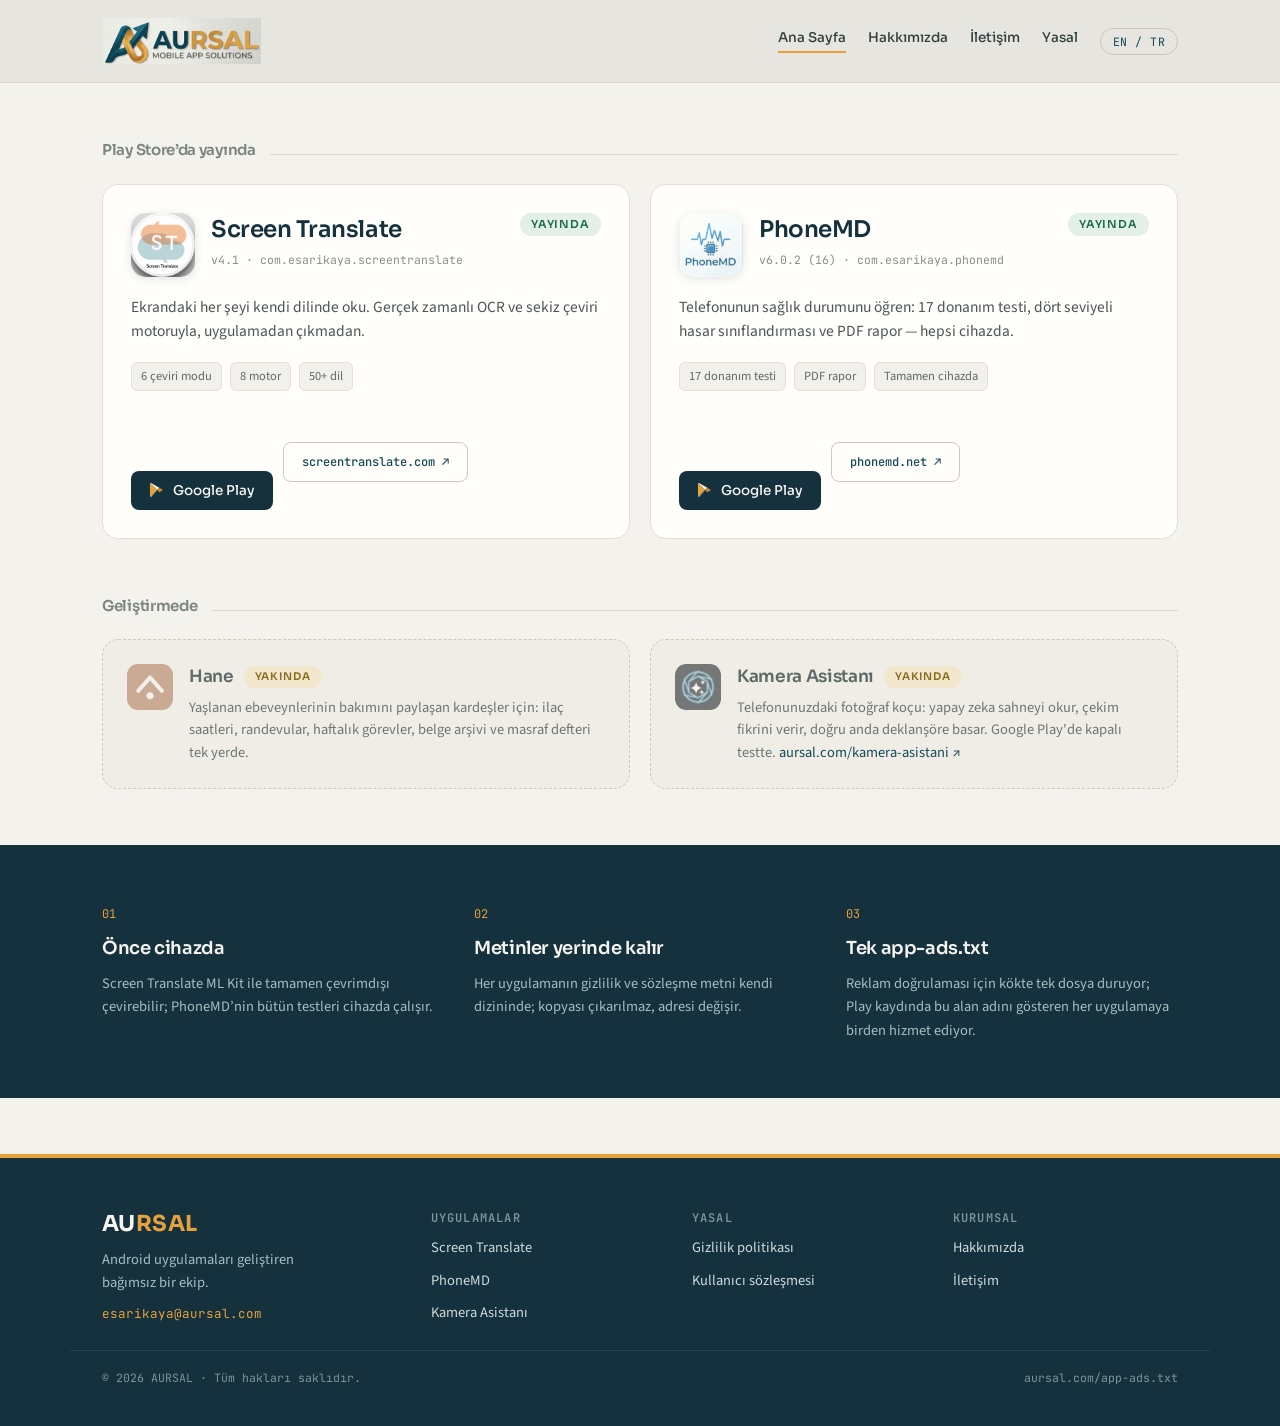
==== index.html @ a72d7c57 "Kamera Asistanı: landing page at /kamera-asistani/, home card without model names, footer link Co-Au" ====
<!DOCTYPE html>
<html lang="tr">
<head>
<meta charset="utf-8">
<meta name="viewport" content="width=device-width, initial-scale=1">
<title>AURSAL · AURSAL</title>
<meta name="description" content="AURSAL — Android uygulamaları geliştiren bağımsız bir ekip. Screen Translate ve PhoneMD Google Play’de yayında.">
<link rel="icon" href="assets/aursal-mark.png">
<link rel="preconnect" href="https://fonts.googleapis.com">
<link rel="preconnect" href="https://fonts.gstatic.com" crossorigin>
<link href="https://fonts.googleapis.com/css2?family=Sora:wght@400;500;600;700&family=Source+Sans+3:wght@400;600&family=JetBrains+Mono:wght@400;500&display=swap" rel="stylesheet">
<link rel="stylesheet" href="style.css">
</head>
<body>
<header>
  <div class="wrap head">
    <a class="brand" href="index.html"><img src="assets/aursal-logo.png" alt="AURSAL"></a>
    <nav>
      <a href="index.html" class="on"><span class="i18n" data-en="Home">Ana Sayfa</span></a>
      <a href="hakkimizda.html"><span class="i18n" data-en="About">Hakkımızda</span></a>
      <a href="iletisim.html"><span class="i18n" data-en="Contact">İletişim</span></a>
      <a href="yasal.html"><span class="i18n" data-en="Legal">Yasal</span></a>
      <button id="lang" type="button">EN / TR</button>
    </nav>
  </div>
</header>
<main>
  <section class="wrap">
    <div class="shead"><h2><span class="i18n" data-en="Live on the Play Store">Play Store’da yayında</span></h2><i></i></div>
    <div class="grid2">
      <article class="card">
        <div class="chead">
          <span class="icon" style="background-image:url(logo.jpg)"></span>
          <span class="ctitle"><h3>Screen Translate</h3><code>v4.1 · com.esarikaya.screentranslate</code></span>
          <span class="badge live"><span class="i18n" data-en="Live">Yayında</span></span>
        </div>
        <p><span class="i18n" data-en="Read everything on your screen in your own language — real-time OCR and eight translation engines, without leaving the app.">Ekrandaki her şeyi kendi dilinde oku. Gerçek zamanlı OCR ve sekiz çeviri motoruyla, uygulamadan çıkmadan.</span></p>
        <div class="chips"><span><span class="i18n" data-en="6 modes">6 çeviri modu</span></span><span><span class="i18n" data-en="8 engines">8 motor</span></span><span><span class="i18n" data-en="50+ languages">50+ dil</span></span></div>
        <div class="cta">
          <a class="btn dark" href="https://play.google.com/store/apps/details?id=com.esarikaya.screentranslate" target="_blank" rel="noopener"><svg width="15" height="16" viewBox="0 0 512 512" aria-hidden="true"><path fill="#e5a13b" d="M47 21c-9 5-15 15-15 29v412c0 14 6 24 15 29l232-235z"/><path fill="#f6f4ee" d="M279 256 47 21c3-2 7-3 11-3 8 0 17 3 27 9l268 152z"/><path fill="#c8862a" d="M279 256 353 179l90 51c31 18 31 36 0 54l-90 51z"/><path fill="#8fb8c4" d="M279 256 85 485c-10 6-19 9-27 9-4 0-8-1-11-3z"/></svg><span class="i18n" data-en="Google Play">Google Play</span></a>
          <a class="btn ghost" href="https://screentranslate.com/">screentranslate.com ↗</a>
        </div>
      </article>
      <article class="card">
        <div class="chead">
          <span class="icon" style="background-image:url(assets/icon-phonemd.png)"></span>
          <span class="ctitle"><h3>PhoneMD</h3><code>v6.0.2 (16) · com.esarikaya.phonemd</code></span>
          <span class="badge live"><span class="i18n" data-en="Live">Yayında</span></span>
        </div>
        <p><span class="i18n" data-en="Find out how healthy your phone is: 17 hardware tests, four-level damage classification and a PDF report — all on the device.">Telefonunun sağlık durumunu öğren: 17 donanım testi, dört seviyeli hasar sınıflandırması ve PDF rapor — hepsi cihazda.</span></p>
        <div class="chips"><span><span class="i18n" data-en="17 hardware tests">17 donanım testi</span></span><span><span class="i18n" data-en="PDF report">PDF rapor</span></span><span><span class="i18n" data-en="Fully on-device">Tamamen cihazda</span></span></div>
        <div class="cta">
          <a class="btn dark" href="https://play.google.com/store/apps/details?id=com.esarikaya.phonemd" target="_blank" rel="noopener"><svg width="15" height="16" viewBox="0 0 512 512" aria-hidden="true"><path fill="#e5a13b" d="M47 21c-9 5-15 15-15 29v412c0 14 6 24 15 29l232-235z"/><path fill="#f6f4ee" d="M279 256 47 21c3-2 7-3 11-3 8 0 17 3 27 9l268 152z"/><path fill="#c8862a" d="M279 256 353 179l90 51c31 18 31 36 0 54l-90 51z"/><path fill="#8fb8c4" d="M279 256 85 485c-10 6-19 9-27 9-4 0-8-1-11-3z"/></svg><span class="i18n" data-en="Google Play">Google Play</span></a>
          <a class="btn ghost" href="https://phonemd.net/">phonemd.net ↗</a>
        </div>
      </article>
    </div>
  </section>

  <section class="wrap">
    <div class="shead"><h2><span class="i18n" data-en="In development">Geliştirmede</span></h2><i></i></div>
    <div class="grid2">
      <article class="card soon">
        <span class="icon sm" style="background-image:url(assets/icon-hane.png)"></span>
        <div>
          <div class="srow"><h3><span class="i18n" data-en="Hane">Hane</span></h3><span class="badge next"><span class="i18n" data-en="Soon">Yakında</span></span></div>
          <p><span class="i18n" data-en="For siblings sharing the care of ageing parents: medication times, appointments, weekly tasks, a document archive and a shared expense ledger in one place.">Yaşlanan ebeveynlerinin bakımını paylaşan kardeşler için: ilaç saatleri, randevular, haftalık görevler, belge arşivi ve masraf defteri tek yerde.</span></p>
        </div>
      </article>
      <article class="card soon">
        <span class="icon sm" style="background-image:url(assets/icon-cameraassistant.webp)"></span>
        <div>
          <div class="srow"><h3><span class="i18n" data-en="Camera Assistant">Kamera Asistanı</span></h3><span class="badge next"><span class="i18n" data-en="Soon">Yakında</span></span></div>
          <p><span class="i18n" data-en="A photography coach in your phone: AI reads the scene, gives you a shot idea, and fires the shutter at the right moment. In closed testing on Google Play.">Telefonunuzdaki fotoğraf koçu: yapay zeka sahneyi okur, çekim fikrini verir, doğru anda deklanşöre basar. Google Play'de kapalı testte.</span> <a href="kamera-asistani/">aursal.com/kamera-asistani ↗</a></p>
        </div>
      </article>
    </div>
  </section>

  <section class="dark">
    <div class="wrap grid3">
      <div><span class="no">01</span><h3><span class="i18n" data-en="On-device first">Önce cihazda</span></h3><p><span class="i18n" data-en="Screen Translate can translate fully offline with ML Kit; every PhoneMD test runs on the device.">Screen Translate ML Kit ile tamamen çevrimdışı çevirebilir; PhoneMD’nin bütün testleri cihazda çalışır.</span></p></div>
      <div><span class="no">02</span><h3><span class="i18n" data-en="Texts stay put">Metinler yerinde kalır</span></h3><p><span class="i18n" data-en="Each app keeps its privacy policy and terms in its own directory — no copies, just a new address.">Her uygulamanın gizlilik ve sözleşme metni kendi dizininde; kopyası çıkarılmaz, adresi değişir.</span></p></div>
      <div><span class="no">03</span><h3><span class="i18n" data-en="One app-ads.txt">Tek app-ads.txt</span></h3><p><span class="i18n" data-en="A single file at the root verifies every app whose Play listing points at this domain.">Reklam doğrulaması için kökte tek dosya duruyor; Play kaydında bu alan adını gösteren her uygulamaya birden hizmet ediyor.</span></p></div>
    </div>
  </section>
</main>
<footer>
  <div class="wrap fcols">
    <div>
      <span class="wordmark">AU<em>RSAL</em></span>
      <p><span class="i18n" data-en="An independent team building Android apps.">Android uygulamaları geliştiren bağımsız bir ekip.</span></p>
      <a class="mail" href="mailto:esarikaya@aursal.com">esarikaya@aursal.com</a>
    </div>
    <div>
      <h4><span class="i18n" data-en="Apps">Uygulamalar</span></h4>
      <a href="https://screentranslate.com/">Screen Translate</a>
      <a href="https://phonemd.net/">PhoneMD</a>
      <a href="kamera-asistani/">Kamera Asistanı</a>
    </div>
    <div>
      <h4><span class="i18n" data-en="Legal">Yasal</span></h4>
      <a href="yasal.html"><span class="i18n" data-en="Privacy policy">Gizlilik politikası</span></a>
      <a href="yasal.html"><span class="i18n" data-en="Terms of use">Kullanıcı sözleşmesi</span></a>
    </div>
    <div>
      <h4><span class="i18n" data-en="Company">Kurumsal</span></h4>
      <a href="hakkimizda.html"><span class="i18n" data-en="About">Hakkımızda</span></a>
      <a href="iletisim.html"><span class="i18n" data-en="Contact">İletişim</span></a>
    </div>
  </div>
  <div class="wrap fbot">
    <span>© 2026 AURSAL · <span class="i18n" data-en="All rights reserved.">Tüm hakları saklıdır.</span></span>
    <code>aursal.com/app-ads.txt</code>
  </div>
</footer>
<script src="site.js"></script>
</body>
</html>
---- style.css ----
*,*::before,*::after{box-sizing:border-box}
body{margin:0;background:#f4f2ec;color:#33403f;font:400 16px/1.5 'Source Sans 3',system-ui,sans-serif;-webkit-font-smoothing:antialiased}
h1,h2,h3,h4{font-family:'Sora',system-ui,sans-serif;color:#14313d;margin:0;letter-spacing:-.02em}
p{margin:0;text-wrap:pretty}
a{color:#14495a;text-decoration:none}
a:hover{color:#c8862a}
code{font-family:'JetBrains Mono',monospace}
.wrap{max-width:1140px;margin:0 auto;padding:0 32px}
.wrap.narrow{max-width:860px;padding:60px 32px 80px;display:flex;flex-direction:column;gap:20px}
header{background:#e6e5e0;border-bottom:1px solid #d5d3ca}
.head{display:flex;align-items:center;gap:28px;padding-top:18px;padding-bottom:18px}
.brand img{height:46px;display:block}
header nav{display:flex;align-items:center;gap:22px;margin-left:auto;flex-wrap:wrap}
header nav a{font:500 13.5px 'Sora',sans-serif;color:#33403f;padding-bottom:5px;border-bottom:2px solid transparent}
header nav a.on{border-bottom-color:#e5a13b}
#lang{font:400 11.5px 'JetBrains Mono',monospace;letter-spacing:.04em;color:#14495a;background:none;border:1px solid #c7c4b9;border-radius:999px;padding:5px 12px;cursor:pointer}
#lang:hover{border-color:#14495a}
main section.wrap{padding-top:56px}
.shead{display:flex;align-items:baseline;gap:14px;margin-bottom:22px}
.shead h2{font-size:15px;font-weight:600;color:#7a857f}
.shead i{flex:1;height:1px;background:#ddd9ce}
.grid2{display:grid;grid-template-columns:repeat(2,1fr);gap:20px}
.grid2.tight{gap:16px}
.card{background:#fffefb;border:1px solid #e2dfd5;border-radius:16px;padding:28px;display:flex;flex-direction:column;gap:18px}
.card:hover{border-color:#c9c5b8}
.chead{display:flex;align-items:flex-start;gap:16px}
.icon{width:64px;height:64px;flex:0 0 auto;border-radius:15px;background:#f2f0ea center/cover no-repeat;box-shadow:0 2px 10px rgba(20,49,61,.12)}
.icon.sm{width:46px;height:46px;border-radius:11px;opacity:.55;filter:grayscale(.35);box-shadow:none}
.icon.xs{width:32px;height:32px;border-radius:8px;box-shadow:none}
.ctitle{display:flex;flex-direction:column;gap:4px}
.ctitle h3{font-size:23px;font-weight:600}
.ctitle code{font-size:11.5px;color:#8a8f84}
.badge{font:600 11px/1 'Sora',sans-serif;letter-spacing:.08em;text-transform:uppercase;border-radius:999px;padding:6px 11px}
.badge.live{margin-left:auto;color:#1c6b4e;background:#e2f0e6}
.badge.next{color:#8a6a1f;background:#f2e6cd;font-size:10.5px}
.card p{font-size:15.5px;line-height:1.6;color:#4a5654}
.chips{display:flex;flex-wrap:wrap;gap:8px}
.chips>span{white-space:nowrap;font-size:12.5px;color:#5d6a67;background:#f2f0ea;border:1px solid #e4e1d6;border-radius:6px;padding:4px 9px}
.cta{display:flex;gap:10px;align-items:center;flex-wrap:wrap;margin-top:auto;padding-top:6px}
.btn{display:inline-flex;align-items:center;gap:9px;border-radius:8px;padding:11px 18px;font:500 13.5px 'Sora',sans-serif}
.btn.dark{background:#14313d;color:#f6f4ee}
.btn.dark:hover{background:#0b262f;color:#f6f4ee}
.btn.ghost{border:1px solid #ccc8bb;font-family:'JetBrains Mono',monospace;font-size:12px;color:#14495a}
.btn.ghost:hover{border-color:#14495a}
.card.soon{background:#efede6;border-style:dashed;border-color:#cdc9bd;flex-direction:row;gap:16px;padding:24px}
.card.soon>div{display:flex;flex-direction:column;gap:7px}
.srow{display:flex;align-items:center;gap:10px}
.srow h3{font-size:17px;font-weight:600;color:#5d6a67}
.card.soon p{font-size:14.5px;line-height:1.55;color:#6c7773}
.dark{background:#14313d;color:#dfe6e6;margin-top:56px}
.dark .grid3{display:grid;grid-template-columns:repeat(3,1fr);gap:40px;padding-top:56px;padding-bottom:56px}
.dark .no{font:400 12px 'JetBrains Mono',monospace;color:#e5a13b}
.dark h3{font-size:18px;font-weight:600;color:#f6f4ee;margin:10px 0}
.dark p{font-size:14.5px;line-height:1.6;color:#a9bcbf}
.path{font-size:12px;color:#8a8f84}
.narrow h1{font-size:42px;font-weight:600;line-height:1.08}
.lead{font-size:18.5px;line-height:1.6;color:#4a5654}
.body{font-size:16.5px;line-height:1.7;color:#5a6664}
.sub{font-size:15px;font-weight:600;color:#7a857f;margin-top:10px}
.rows{margin:8px 0 0;display:flex;flex-direction:column}
.rows>div{display:grid;grid-template-columns:170px 1fr;gap:22px;padding:17px 0;border-top:1px solid #ddd9ce}
.rows.compact>div{padding:11px 0;border-top:none;border-bottom:1px solid #ddd9ce}
dt{font:600 14.5px 'Sora',sans-serif;color:#14313d}
dd{margin:0;font-size:15.5px;line-height:1.62;color:#5a6664}
dd code{font-size:12.5px;color:#14495a}
.mailcard{display:flex;align-items:center;justify-content:space-between;gap:20px;background:#fffefb;border:1px solid #e2dfd5;border-radius:14px;padding:22px 26px}
.mailcard:hover{border-color:#14495a}
.mailcard>span{display:flex;flex-direction:column;gap:5px}
.mailcard code{font-size:12px;color:#8a8f84;letter-spacing:.06em;text-transform:uppercase}
.mailcard strong{font:600 23px 'Sora',sans-serif;color:#14313d}
.arrow{font-family:'Sora',sans-serif;color:#c8862a}
.tile{background:#eae8e1;border:1px solid #ddd9ce;border-radius:12px;padding:20px;display:flex;flex-direction:column;gap:7px}
.tile h3{font-size:16.5px;font-weight:600}
.tile p{font-size:14.5px;line-height:1.58;color:#5a6664}
.tile.note{margin-top:10px}
.lgroup{display:flex;flex-direction:column;gap:12px;margin-top:6px}
.lhead{display:flex;align-items:center;gap:12px}
.lhead h2{font-size:20px;font-weight:600}
.doc{display:grid;grid-template-columns:1fr auto;gap:16px;align-items:center;background:#fffefb;border:1px solid #e2dfd5;border-radius:10px;padding:14px 18px}
.doc:hover{border-color:#14495a}
.doc>span{display:flex;flex-direction:column;gap:3px;min-width:0}
.doc strong{font:500 15px 'Sora',sans-serif;color:#14313d}
.doc code{font-size:11.5px;color:#8a8f84;overflow-wrap:anywhere}
.doc .go{font-family:'JetBrains Mono',monospace;font-size:11px;color:#c8862a;white-space:nowrap}
footer{background:#14313d;color:#a9bcbf;border-top:4px solid #e5a13b;margin-top:56px}
.fcols{display:grid;grid-template-columns:1.3fr 1fr 1fr 1fr;gap:36px;padding-top:52px;padding-bottom:26px}
.fcols>div{display:flex;flex-direction:column;gap:11px}
.wordmark{font:700 22px 'Sora',sans-serif;letter-spacing:.02em;color:#f6f4ee}
.wordmark em{font-style:normal;color:#e5a13b}
footer p{font-size:14.5px;line-height:1.6;max-width:32ch}
footer h4{font:600 12px 'JetBrains Mono',monospace;letter-spacing:.1em;text-transform:uppercase;color:#7f9498}
footer a{font-size:14.5px;color:#cfdadb}
footer a:hover{color:#e5a13b}
footer .mail{font-family:'JetBrains Mono',monospace;font-size:12.5px;color:#e5a13b}
.fbot{display:flex;gap:22px;align-items:center;flex-wrap:wrap;border-top:1px solid #24444f;padding-top:18px;padding-bottom:40px}
.fbot span,.fbot code{font-size:11.5px;color:#7f9498;font-family:'JetBrains Mono',monospace}
.fbot code{margin-left:auto}
@media (max-width:900px){
  .grid2,.dark .grid3,.fcols{grid-template-columns:1fr}
  .rows>div{grid-template-columns:1fr;gap:6px}
  .narrow h1{font-size:32px}
  .head{flex-wrap:wrap;gap:14px}
  .wrap{padding:0 20px}
  .wrap.narrow{padding:40px 20px 60px}
}
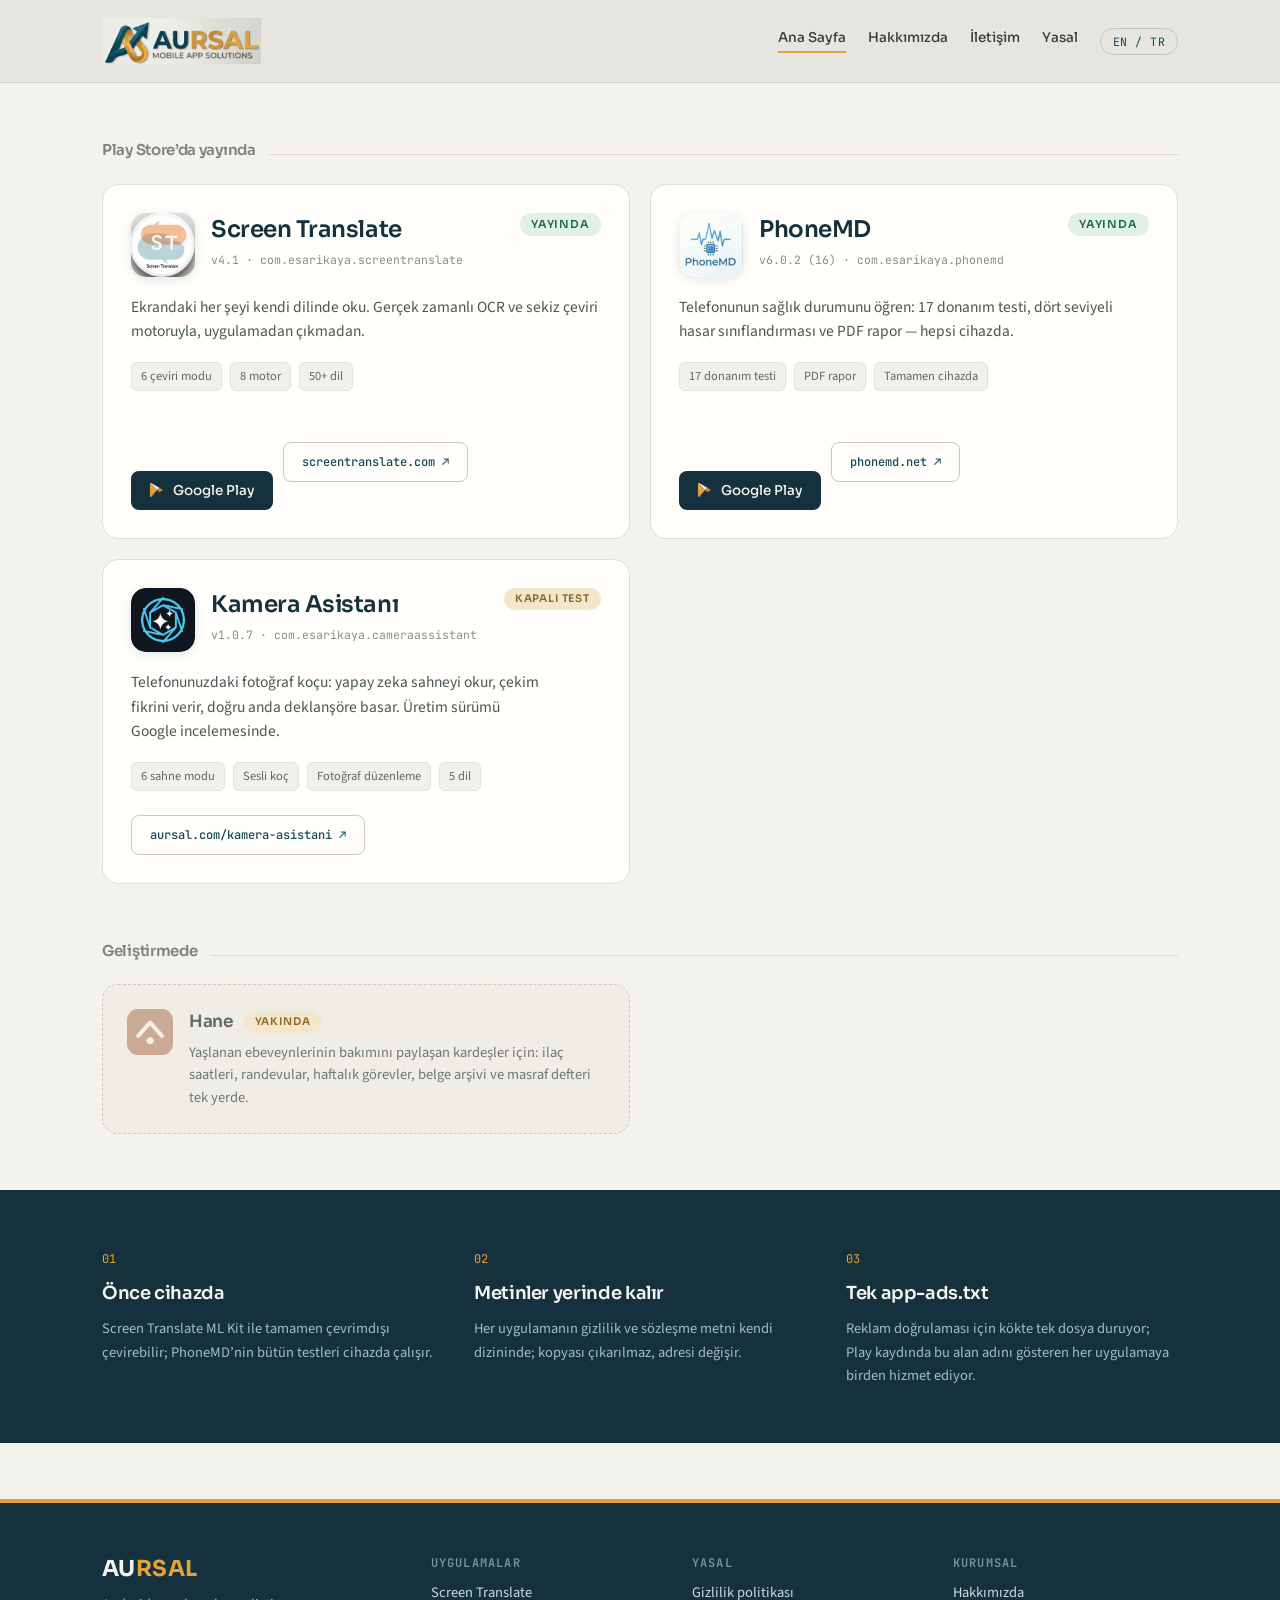
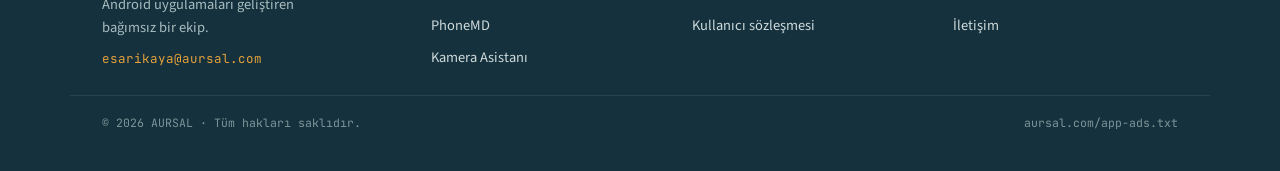
==== commit f3c30120: "home: Kamera Asistanı moves up to the Play section as 'closed test'; Play button comes with the prod" ====
--- a/index.html
+++ b/index.html
@@ -4,7 +4,7 @@
 <meta charset="utf-8">
 <meta name="viewport" content="width=device-width, initial-scale=1">
 <title>AURSAL · AURSAL</title>
-<meta name="description" content="AURSAL — Android uygulamaları geliştiren bağımsız bir ekip. Screen Translate ve PhoneMD Google Play’de yayında.">
+<meta name="description" content="AURSAL — Android uygulamaları geliştiren bağımsız bir ekip. Screen Translate, PhoneMD ve Kamera Asistanı Google Play’de.">
 <link rel="icon" href="assets/aursal-mark.png">
 <link rel="preconnect" href="https://fonts.googleapis.com">
 <link rel="preconnect" href="https://fonts.gstatic.com" crossorigin>
@@ -54,6 +54,18 @@
           <a class="btn ghost" href="https://phonemd.net/">phonemd.net ↗</a>
         </div>
       </article>
+      <article class="card">
+        <div class="chead">
+          <span class="icon" style="background-image:url(assets/icon-cameraassistant.webp)"></span>
+          <span class="ctitle"><h3>Kamera Asistanı</h3><code>v1.0.7 · com.esarikaya.cameraassistant</code></span>
+          <span class="badge next" style="margin-left:auto"><span class="i18n" data-en="Closed test">Kapalı test</span></span>
+        </div>
+        <p><span class="i18n" data-en="A photography coach in your phone: AI reads the scene, gives you a shot idea, and fires the shutter at the right moment. Production release is under Google review.">Telefonunuzdaki fotoğraf koçu: yapay zeka sahneyi okur, çekim fikrini verir, doğru anda deklanşöre basar. Üretim sürümü Google incelemesinde.</span></p>
+        <div class="chips"><span><span class="i18n" data-en="6 scene modes">6 sahne modu</span></span><span><span class="i18n" data-en="Voice coach">Sesli koç</span></span><span><span class="i18n" data-en="Photo editing">Fotoğraf düzenleme</span></span><span><span class="i18n" data-en="5 languages">5 dil</span></span></div>
+        <div class="cta">
+          <a class="btn ghost" href="kamera-asistani/">aursal.com/kamera-asistani ↗</a>
+        </div>
+      </article>
     </div>
   </section>
 
@@ -65,13 +77,6 @@
         <div>
           <div class="srow"><h3><span class="i18n" data-en="Hane">Hane</span></h3><span class="badge next"><span class="i18n" data-en="Soon">Yakında</span></span></div>
           <p><span class="i18n" data-en="For siblings sharing the care of ageing parents: medication times, appointments, weekly tasks, a document archive and a shared expense ledger in one place.">Yaşlanan ebeveynlerinin bakımını paylaşan kardeşler için: ilaç saatleri, randevular, haftalık görevler, belge arşivi ve masraf defteri tek yerde.</span></p>
-        </div>
-      </article>
-      <article class="card soon">
-        <span class="icon sm" style="background-image:url(assets/icon-cameraassistant.webp)"></span>
-        <div>
-          <div class="srow"><h3><span class="i18n" data-en="Camera Assistant">Kamera Asistanı</span></h3><span class="badge next"><span class="i18n" data-en="Soon">Yakında</span></span></div>
-          <p><span class="i18n" data-en="A photography coach in your phone: AI reads the scene, gives you a shot idea, and fires the shutter at the right moment. In closed testing on Google Play.">Telefonunuzdaki fotoğraf koçu: yapay zeka sahneyi okur, çekim fikrini verir, doğru anda deklanşöre basar. Google Play'de kapalı testte.</span> <a href="kamera-asistani/">aursal.com/kamera-asistani ↗</a></p>
         </div>
       </article>
     </div>
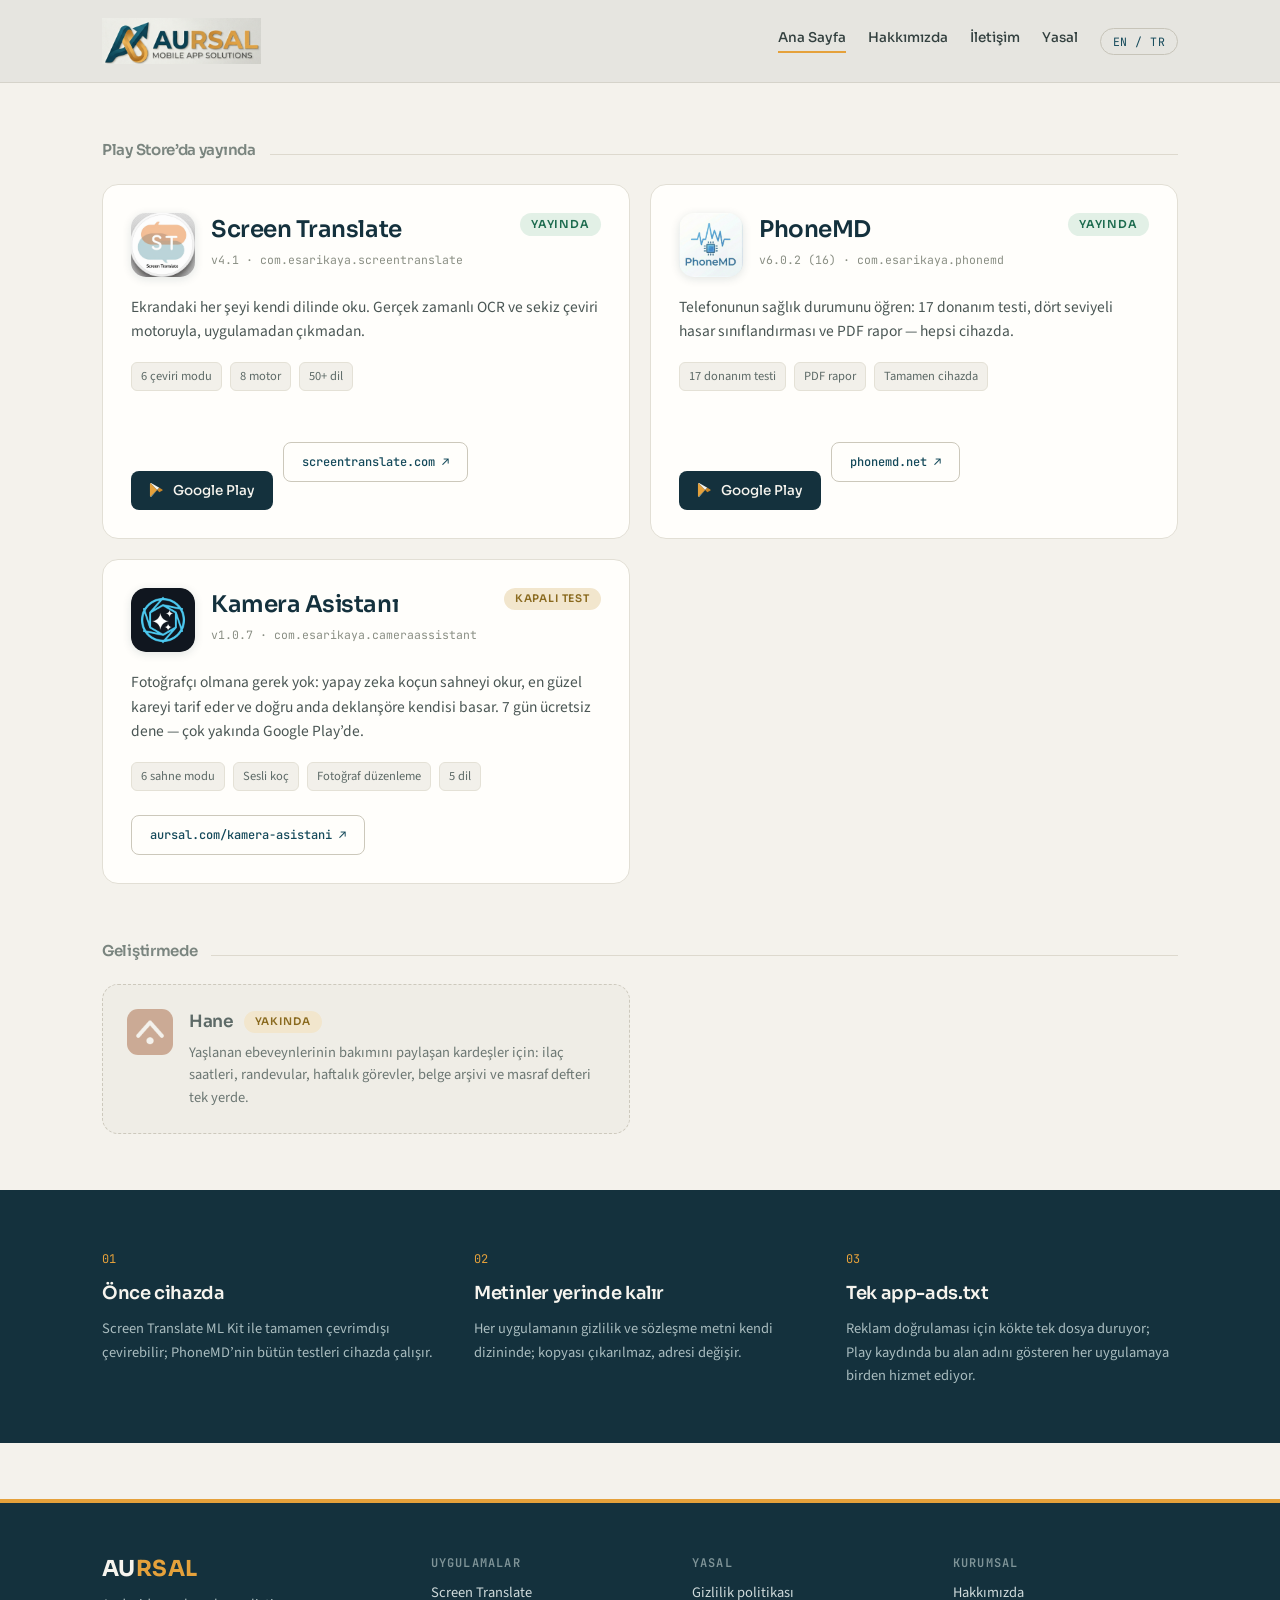
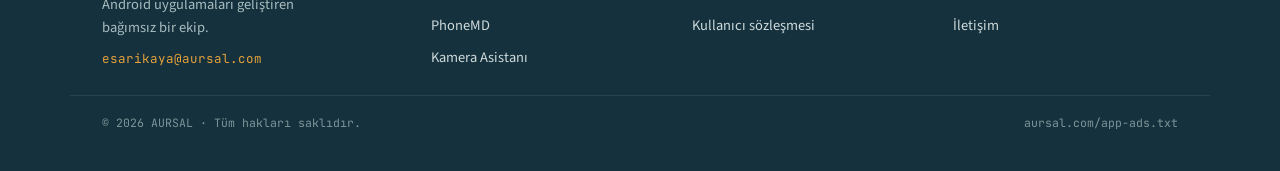
==== commit 740e291d: "home: Kamera Asistanı card speaks to the reader, not about the review The card read like a status li" ====
--- a/index.html
+++ b/index.html
@@ -60,7 +60,7 @@
           <span class="ctitle"><h3>Kamera Asistanı</h3><code>v1.0.7 · com.esarikaya.cameraassistant</code></span>
           <span class="badge next" style="margin-left:auto"><span class="i18n" data-en="Closed test">Kapalı test</span></span>
         </div>
-        <p><span class="i18n" data-en="A photography coach in your phone: AI reads the scene, gives you a shot idea, and fires the shutter at the right moment. Production release is under Google review.">Telefonunuzdaki fotoğraf koçu: yapay zeka sahneyi okur, çekim fikrini verir, doğru anda deklanşöre basar. Üretim sürümü Google incelemesinde.</span></p>
+        <p><span class="i18n" data-en="No photography skills needed: your AI coach reads the scene, shows you the best shot and presses the shutter itself at the right moment. Try it free for 7 days — coming soon to Google Play.">Fotoğrafçı olmana gerek yok: yapay zeka koçun sahneyi okur, en güzel kareyi tarif eder ve doğru anda deklanşöre kendisi basar. 7 gün ücretsiz dene — çok yakında Google Play’de.</span></p>
         <div class="chips"><span><span class="i18n" data-en="6 scene modes">6 sahne modu</span></span><span><span class="i18n" data-en="Voice coach">Sesli koç</span></span><span><span class="i18n" data-en="Photo editing">Fotoğraf düzenleme</span></span><span><span class="i18n" data-en="5 languages">5 dil</span></span></div>
         <div class="cta">
           <a class="btn ghost" href="kamera-asistani/">aursal.com/kamera-asistani ↗</a>
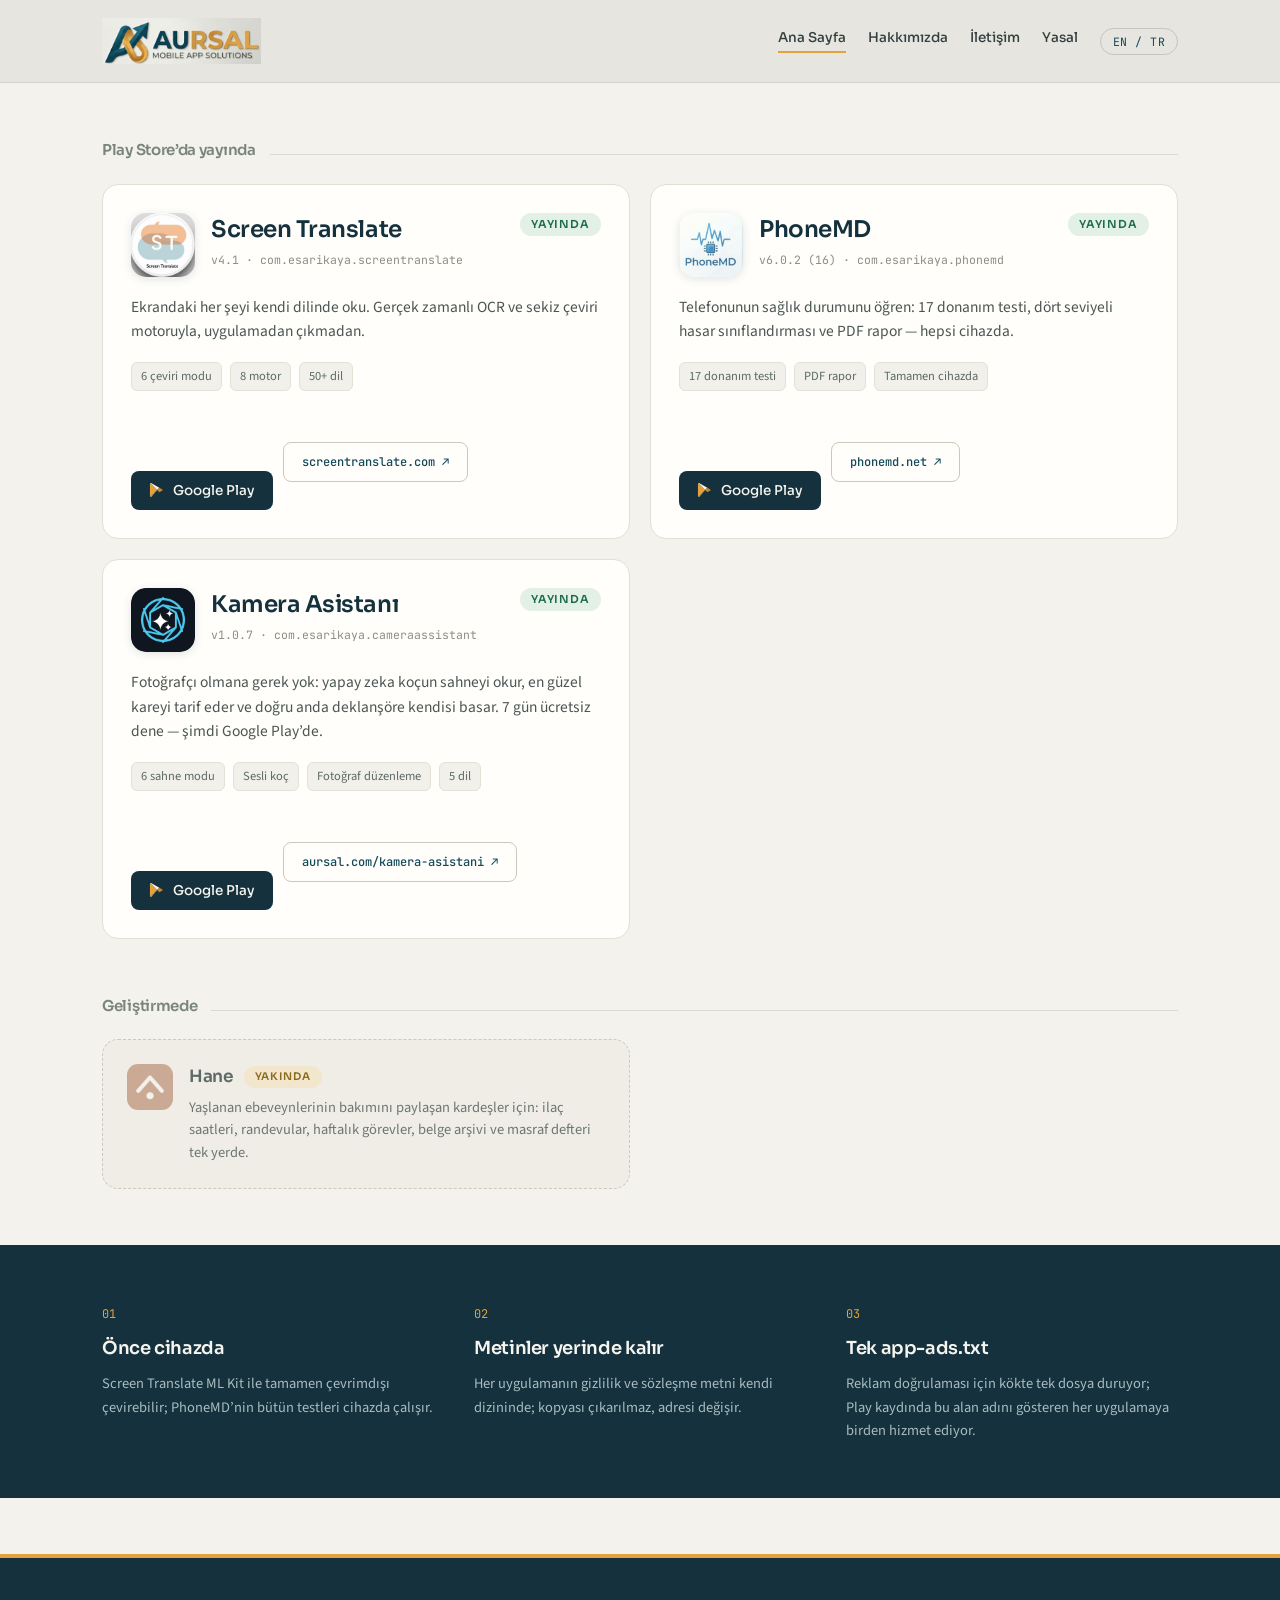
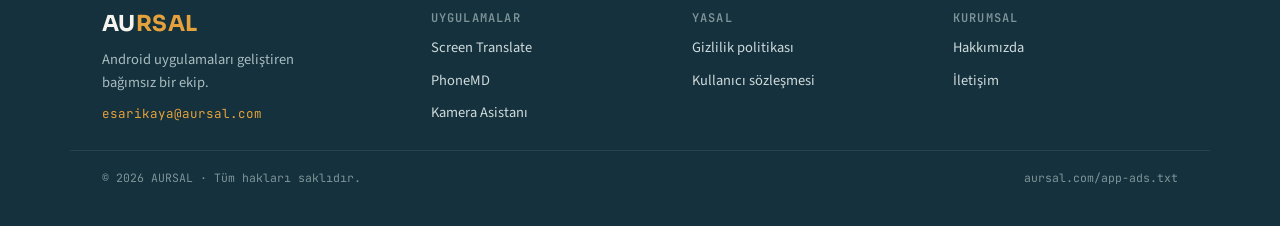
==== commit b8e6c877: "Kamera Asistanı is live on Google Play: badge, copy and Play button Co-Authored-By: Claude Opus 5.5 " ====
--- a/index.html
+++ b/index.html
@@ -58,11 +58,12 @@
         <div class="chead">
           <span class="icon" style="background-image:url(assets/icon-cameraassistant.webp)"></span>
           <span class="ctitle"><h3>Kamera Asistanı</h3><code>v1.0.7 · com.esarikaya.cameraassistant</code></span>
-          <span class="badge next" style="margin-left:auto"><span class="i18n" data-en="Closed test">Kapalı test</span></span>
+          <span class="badge live"><span class="i18n" data-en="Live">Yayında</span></span>
         </div>
-        <p><span class="i18n" data-en="No photography skills needed: your AI coach reads the scene, shows you the best shot and presses the shutter itself at the right moment. Try it free for 7 days — coming soon to Google Play.">Fotoğrafçı olmana gerek yok: yapay zeka koçun sahneyi okur, en güzel kareyi tarif eder ve doğru anda deklanşöre kendisi basar. 7 gün ücretsiz dene — çok yakında Google Play’de.</span></p>
+        <p><span class="i18n" data-en="No photography skills needed: your AI coach reads the scene, shows you the best shot and presses the shutter itself at the right moment. Try it free for 7 days — now on Google Play.">Fotoğrafçı olmana gerek yok: yapay zeka koçun sahneyi okur, en güzel kareyi tarif eder ve doğru anda deklanşöre kendisi basar. 7 gün ücretsiz dene — şimdi Google Play’de.</span></p>
         <div class="chips"><span><span class="i18n" data-en="6 scene modes">6 sahne modu</span></span><span><span class="i18n" data-en="Voice coach">Sesli koç</span></span><span><span class="i18n" data-en="Photo editing">Fotoğraf düzenleme</span></span><span><span class="i18n" data-en="5 languages">5 dil</span></span></div>
         <div class="cta">
+          <a class="btn dark" href="https://play.google.com/store/apps/details?id=com.esarikaya.cameraassistant" target="_blank" rel="noopener"><svg width="15" height="16" viewBox="0 0 512 512" aria-hidden="true"><path fill="#e5a13b" d="M47 21c-9 5-15 15-15 29v412c0 14 6 24 15 29l232-235z"/><path fill="#f6f4ee" d="M279 256 47 21c3-2 7-3 11-3 8 0 17 3 27 9l268 152z"/><path fill="#c8862a" d="M279 256 353 179l90 51c31 18 31 36 0 54l-90 51z"/><path fill="#8fb8c4" d="M279 256 85 485c-10 6-19 9-27 9-4 0-8-1-11-3z"/></svg><span class="i18n" data-en="Google Play">Google Play</span></a>
           <a class="btn ghost" href="kamera-asistani/">aursal.com/kamera-asistani ↗</a>
         </div>
       </article>
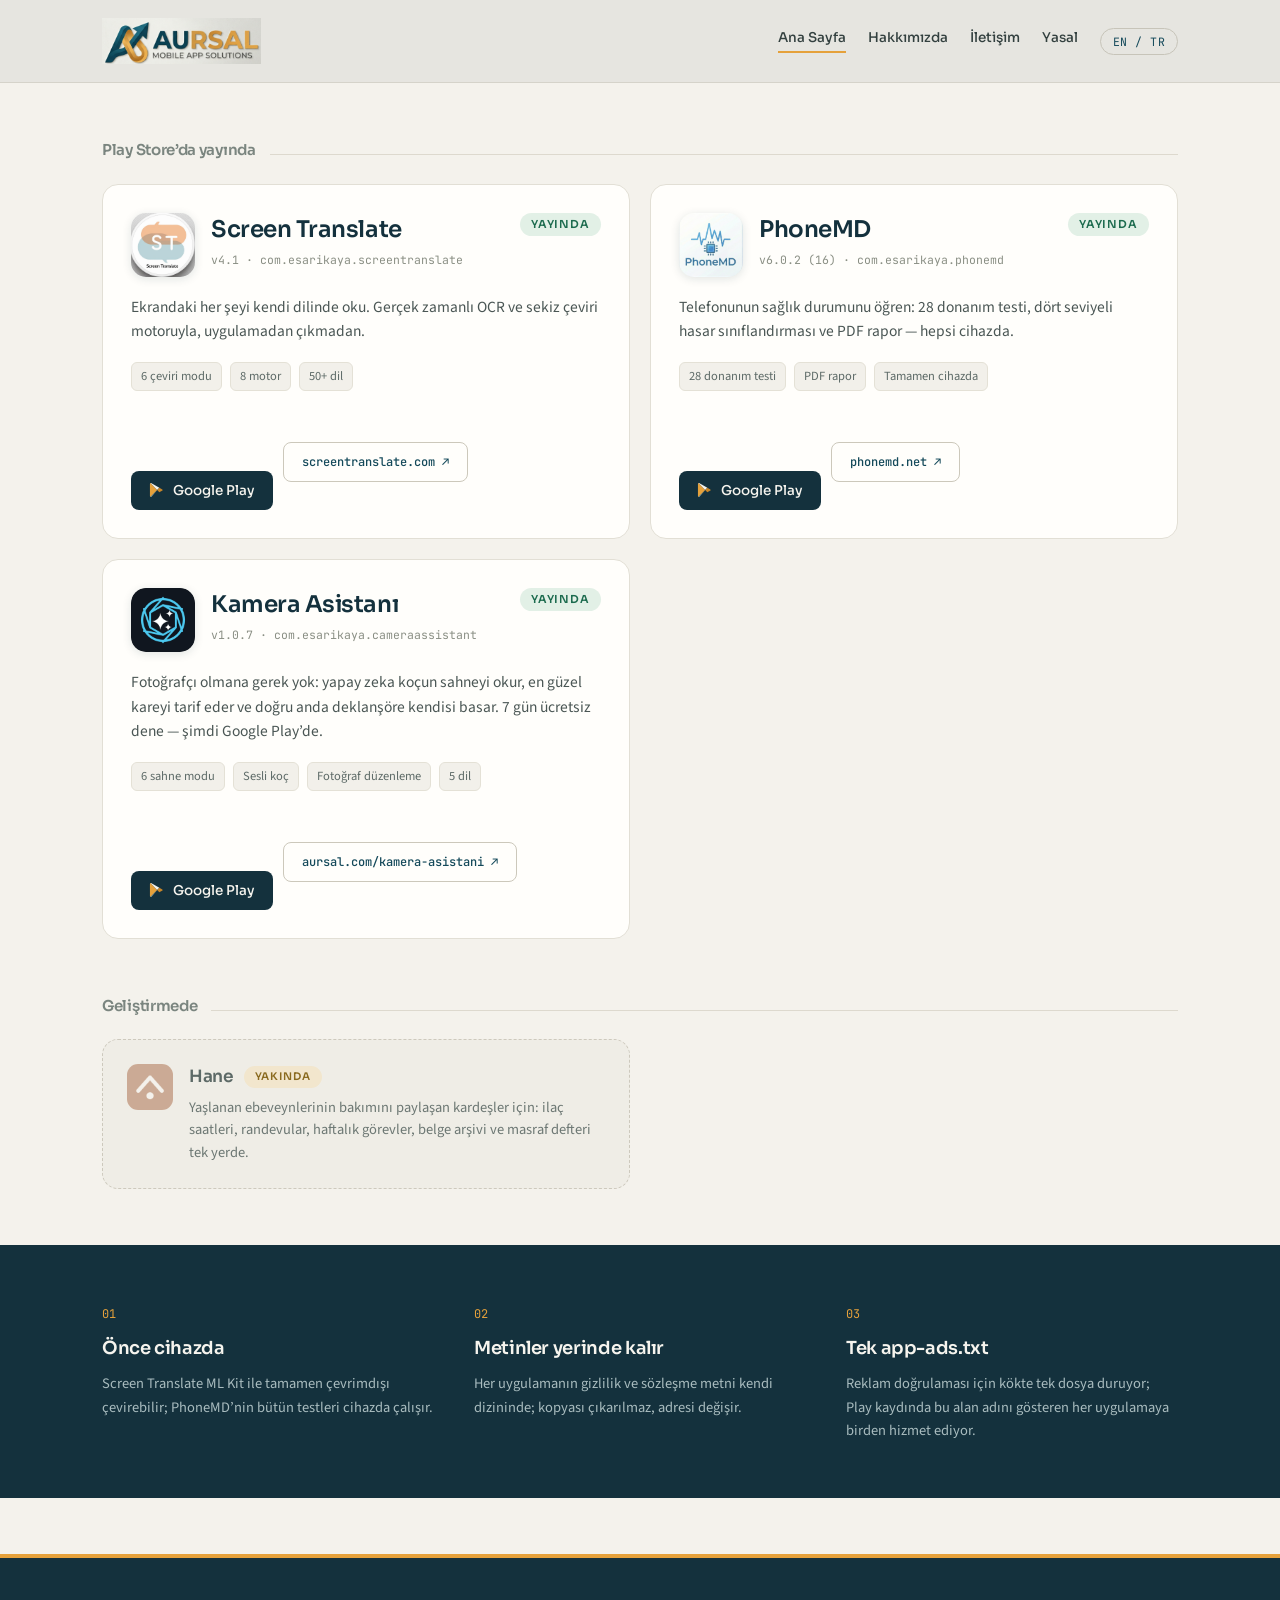
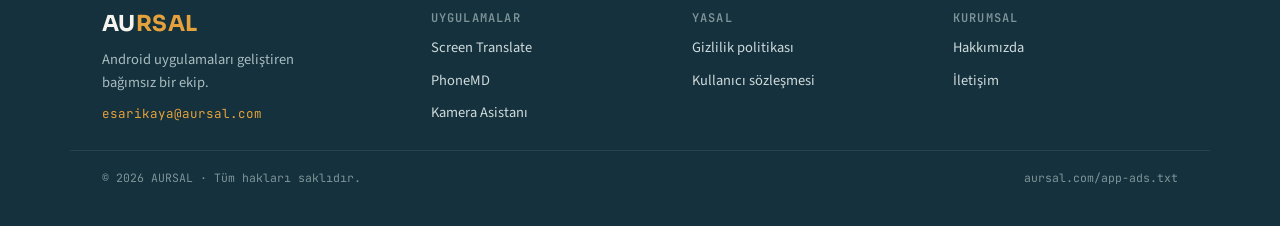
==== commit 79beca39: "PhoneMD kartini guncelle: 17 -> 28 donanim testi (TR+EN) Uygulamada ALL_COMPONENT_IDS 28 bilesen ice" ====
--- a/index.html
+++ b/index.html
@@ -47,8 +47,8 @@
           <span class="ctitle"><h3>PhoneMD</h3><code>v6.0.2 (16) · com.esarikaya.phonemd</code></span>
           <span class="badge live"><span class="i18n" data-en="Live">Yayında</span></span>
         </div>
-        <p><span class="i18n" data-en="Find out how healthy your phone is: 17 hardware tests, four-level damage classification and a PDF report — all on the device.">Telefonunun sağlık durumunu öğren: 17 donanım testi, dört seviyeli hasar sınıflandırması ve PDF rapor — hepsi cihazda.</span></p>
-        <div class="chips"><span><span class="i18n" data-en="17 hardware tests">17 donanım testi</span></span><span><span class="i18n" data-en="PDF report">PDF rapor</span></span><span><span class="i18n" data-en="Fully on-device">Tamamen cihazda</span></span></div>
+        <p><span class="i18n" data-en="Find out how healthy your phone is: 28 hardware tests, four-level damage classification and a PDF report — all on the device.">Telefonunun sağlık durumunu öğren: 28 donanım testi, dört seviyeli hasar sınıflandırması ve PDF rapor — hepsi cihazda.</span></p>
+        <div class="chips"><span><span class="i18n" data-en="28 hardware tests">28 donanım testi</span></span><span><span class="i18n" data-en="PDF report">PDF rapor</span></span><span><span class="i18n" data-en="Fully on-device">Tamamen cihazda</span></span></div>
         <div class="cta">
           <a class="btn dark" href="https://play.google.com/store/apps/details?id=com.esarikaya.phonemd" target="_blank" rel="noopener"><svg width="15" height="16" viewBox="0 0 512 512" aria-hidden="true"><path fill="#e5a13b" d="M47 21c-9 5-15 15-15 29v412c0 14 6 24 15 29l232-235z"/><path fill="#f6f4ee" d="M279 256 47 21c3-2 7-3 11-3 8 0 17 3 27 9l268 152z"/><path fill="#c8862a" d="M279 256 353 179l90 51c31 18 31 36 0 54l-90 51z"/><path fill="#8fb8c4" d="M279 256 85 485c-10 6-19 9-27 9-4 0-8-1-11-3z"/></svg><span class="i18n" data-en="Google Play">Google Play</span></a>
           <a class="btn ghost" href="https://phonemd.net/">phonemd.net ↗</a>
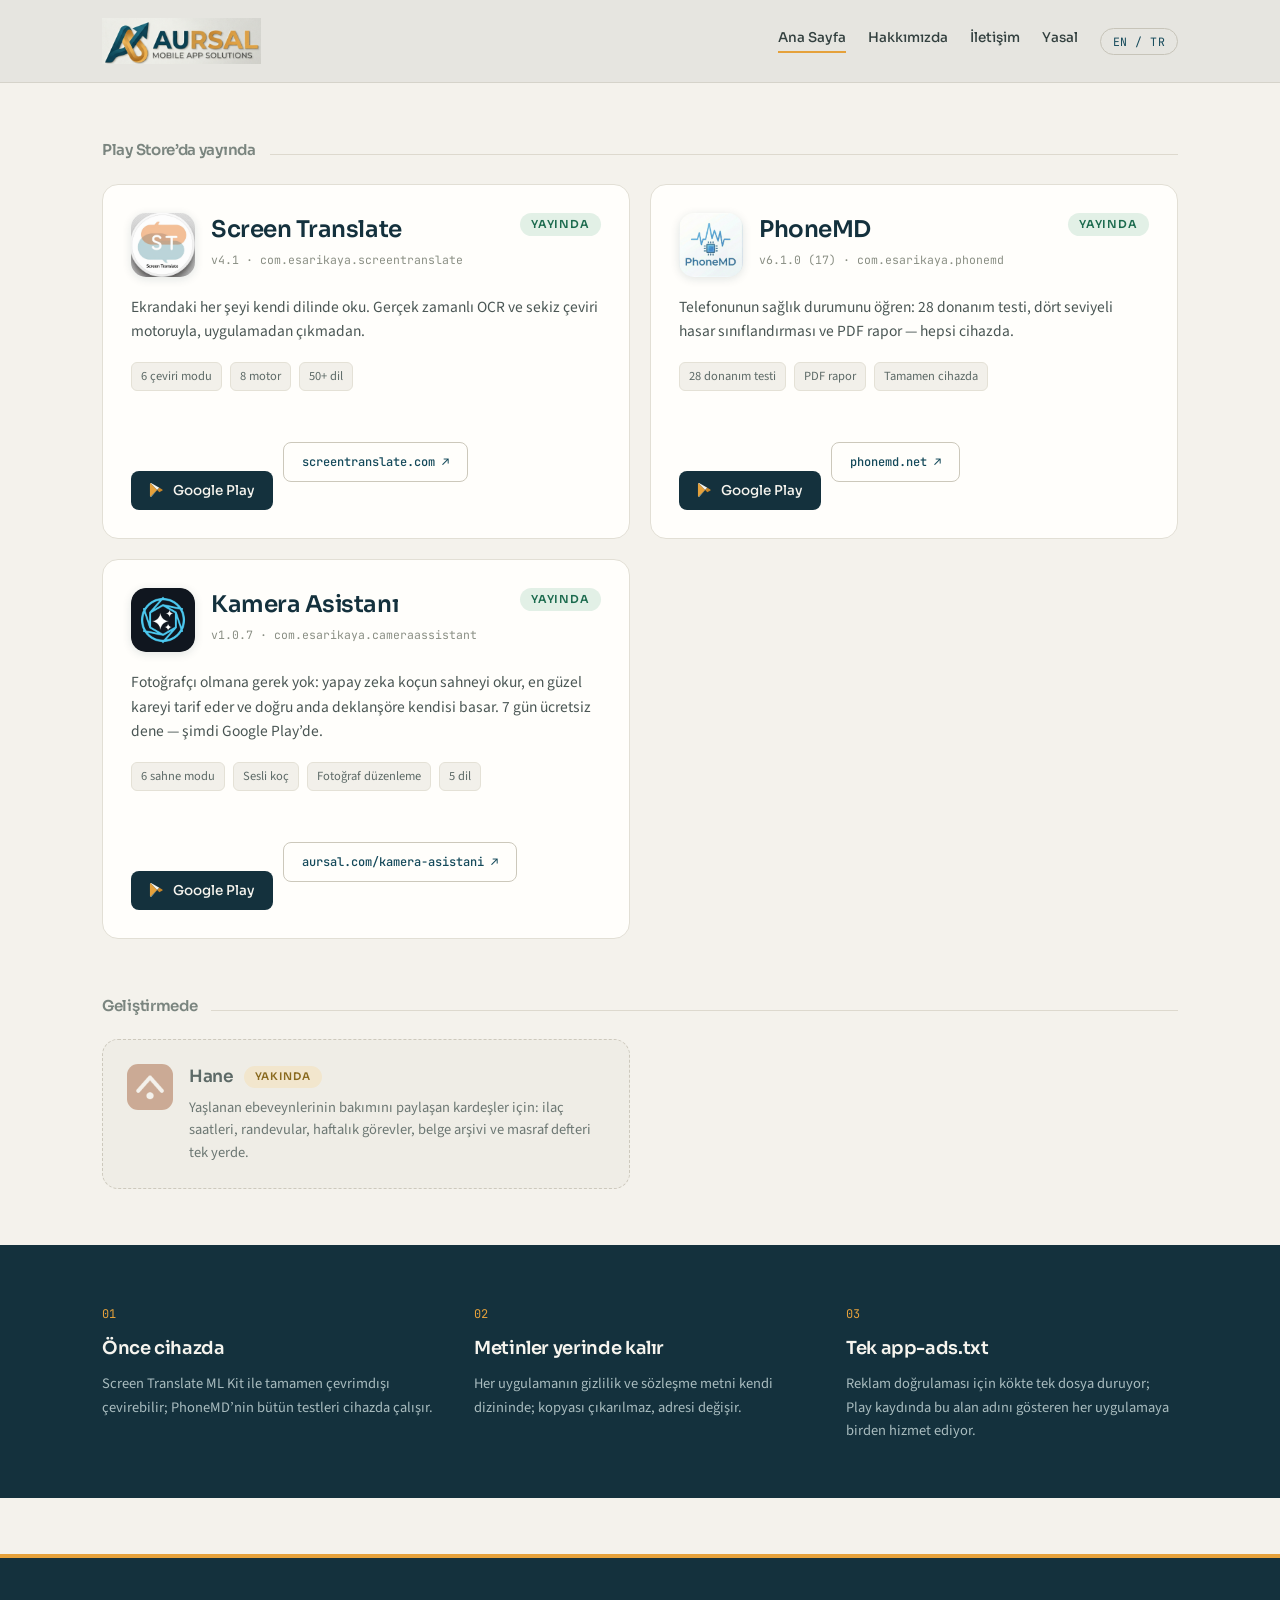
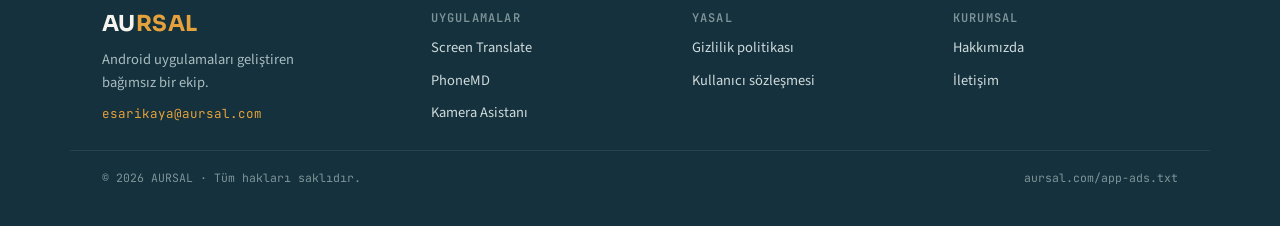
==== commit b33b5073: "PhoneMD 6.1.0 (17) sürümü ve Android 7.0 (API 24) alt sınırı - Ana sayfa kartı, Hakkımızda ve README" ====
--- a/index.html
+++ b/index.html
@@ -44,7 +44,7 @@
       <article class="card">
         <div class="chead">
           <span class="icon" style="background-image:url(assets/icon-phonemd.png)"></span>
-          <span class="ctitle"><h3>PhoneMD</h3><code>v6.0.2 (16) · com.esarikaya.phonemd</code></span>
+          <span class="ctitle"><h3>PhoneMD</h3><code>v6.1.0 (17) · com.esarikaya.phonemd</code></span>
           <span class="badge live"><span class="i18n" data-en="Live">Yayında</span></span>
         </div>
         <p><span class="i18n" data-en="Find out how healthy your phone is: 28 hardware tests, four-level damage classification and a PDF report — all on the device.">Telefonunun sağlık durumunu öğren: 28 donanım testi, dört seviyeli hasar sınıflandırması ve PDF rapor — hepsi cihazda.</span></p>
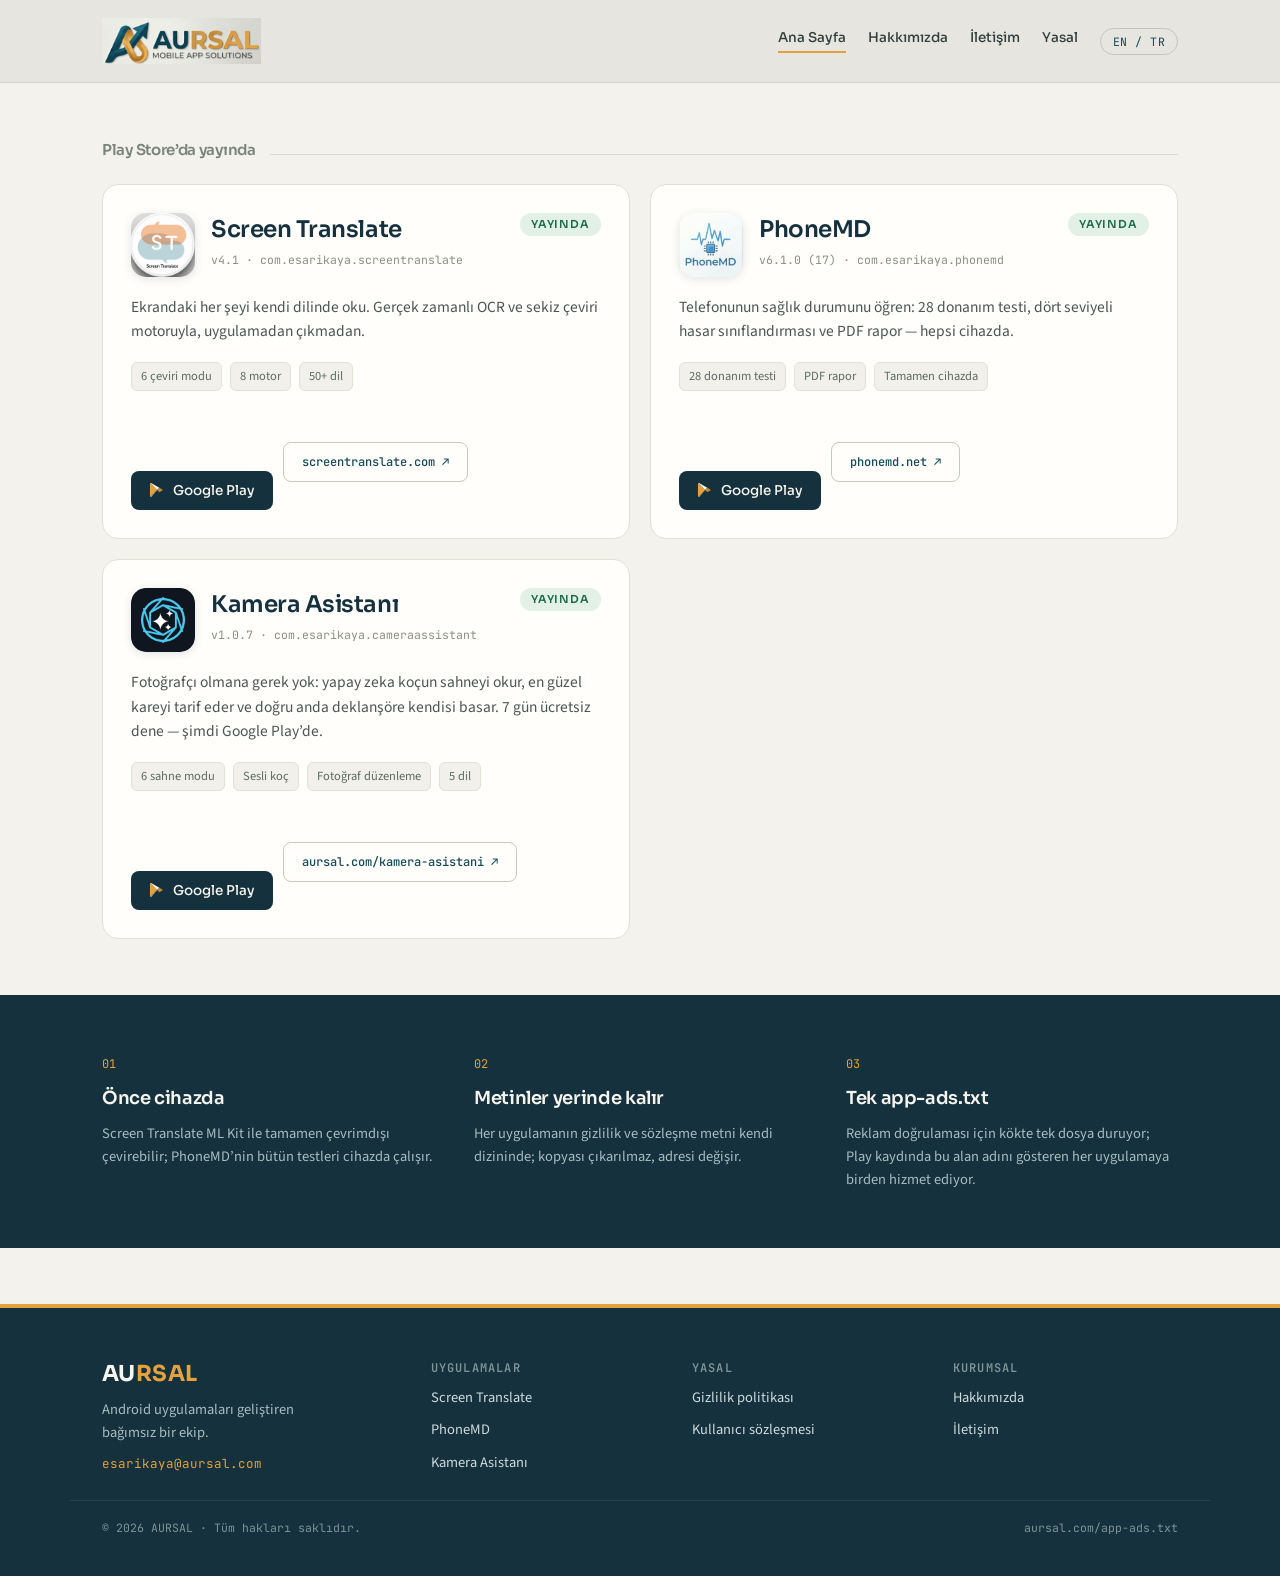
==== commit 5dee394f: "Üç uygulama yayında: Hane bilgileri şimdilik kaldırıldı - Hakkımızda: "İki uygulama yayında, iki tan" ====
--- a/index.html
+++ b/index.html
@@ -70,19 +70,6 @@
     </div>
   </section>
 
-  <section class="wrap">
-    <div class="shead"><h2><span class="i18n" data-en="In development">Geliştirmede</span></h2><i></i></div>
-    <div class="grid2">
-      <article class="card soon">
-        <span class="icon sm" style="background-image:url(assets/icon-hane.png)"></span>
-        <div>
-          <div class="srow"><h3><span class="i18n" data-en="Hane">Hane</span></h3><span class="badge next"><span class="i18n" data-en="Soon">Yakında</span></span></div>
-          <p><span class="i18n" data-en="For siblings sharing the care of ageing parents: medication times, appointments, weekly tasks, a document archive and a shared expense ledger in one place.">Yaşlanan ebeveynlerinin bakımını paylaşan kardeşler için: ilaç saatleri, randevular, haftalık görevler, belge arşivi ve masraf defteri tek yerde.</span></p>
-        </div>
-      </article>
-    </div>
-  </section>
-
   <section class="dark">
     <div class="wrap grid3">
       <div><span class="no">01</span><h3><span class="i18n" data-en="On-device first">Önce cihazda</span></h3><p><span class="i18n" data-en="Screen Translate can translate fully offline with ML Kit; every PhoneMD test runs on the device.">Screen Translate ML Kit ile tamamen çevrimdışı çevirebilir; PhoneMD’nin bütün testleri cihazda çalışır.</span></p></div>
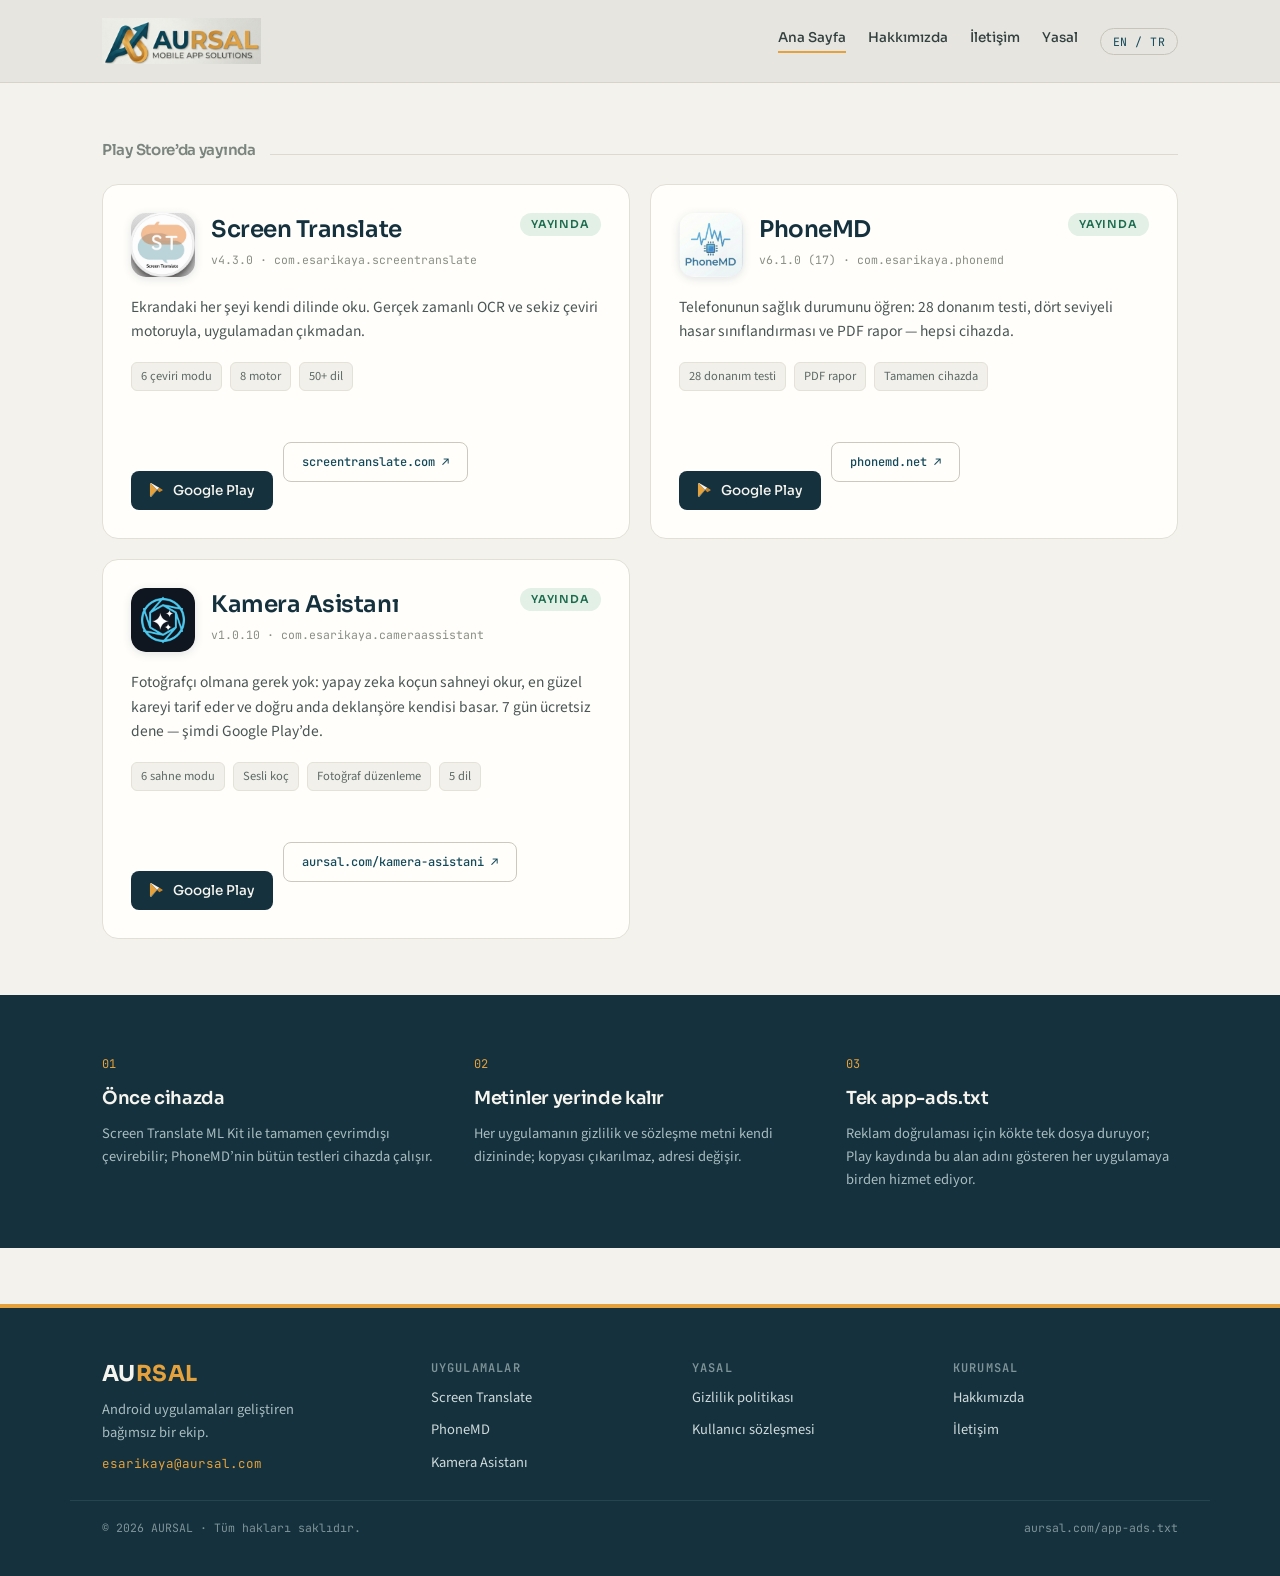
==== commit 5d10b59c: "Play çıkış yılları ve sürümler düzeltildi, Kamera Asistanı her sayfada - Hakkımızda: Play Store veri" ====
--- a/index.html
+++ b/index.html
@@ -31,7 +31,7 @@
       <article class="card">
         <div class="chead">
           <span class="icon" style="background-image:url(logo.jpg)"></span>
-          <span class="ctitle"><h3>Screen Translate</h3><code>v4.1 · com.esarikaya.screentranslate</code></span>
+          <span class="ctitle"><h3>Screen Translate</h3><code>v4.3.0 · com.esarikaya.screentranslate</code></span>
           <span class="badge live"><span class="i18n" data-en="Live">Yayında</span></span>
         </div>
         <p><span class="i18n" data-en="Read everything on your screen in your own language — real-time OCR and eight translation engines, without leaving the app.">Ekrandaki her şeyi kendi dilinde oku. Gerçek zamanlı OCR ve sekiz çeviri motoruyla, uygulamadan çıkmadan.</span></p>
@@ -57,7 +57,7 @@
       <article class="card">
         <div class="chead">
           <span class="icon" style="background-image:url(assets/icon-cameraassistant.webp)"></span>
-          <span class="ctitle"><h3>Kamera Asistanı</h3><code>v1.0.7 · com.esarikaya.cameraassistant</code></span>
+          <span class="ctitle"><h3>Kamera Asistanı</h3><code>v1.0.10 · com.esarikaya.cameraassistant</code></span>
           <span class="badge live"><span class="i18n" data-en="Live">Yayında</span></span>
         </div>
         <p><span class="i18n" data-en="No photography skills needed: your AI coach reads the scene, shows you the best shot and presses the shutter itself at the right moment. Try it free for 7 days — now on Google Play.">Fotoğrafçı olmana gerek yok: yapay zeka koçun sahneyi okur, en güzel kareyi tarif eder ve doğru anda deklanşöre kendisi basar. 7 gün ücretsiz dene — şimdi Google Play’de.</span></p>
